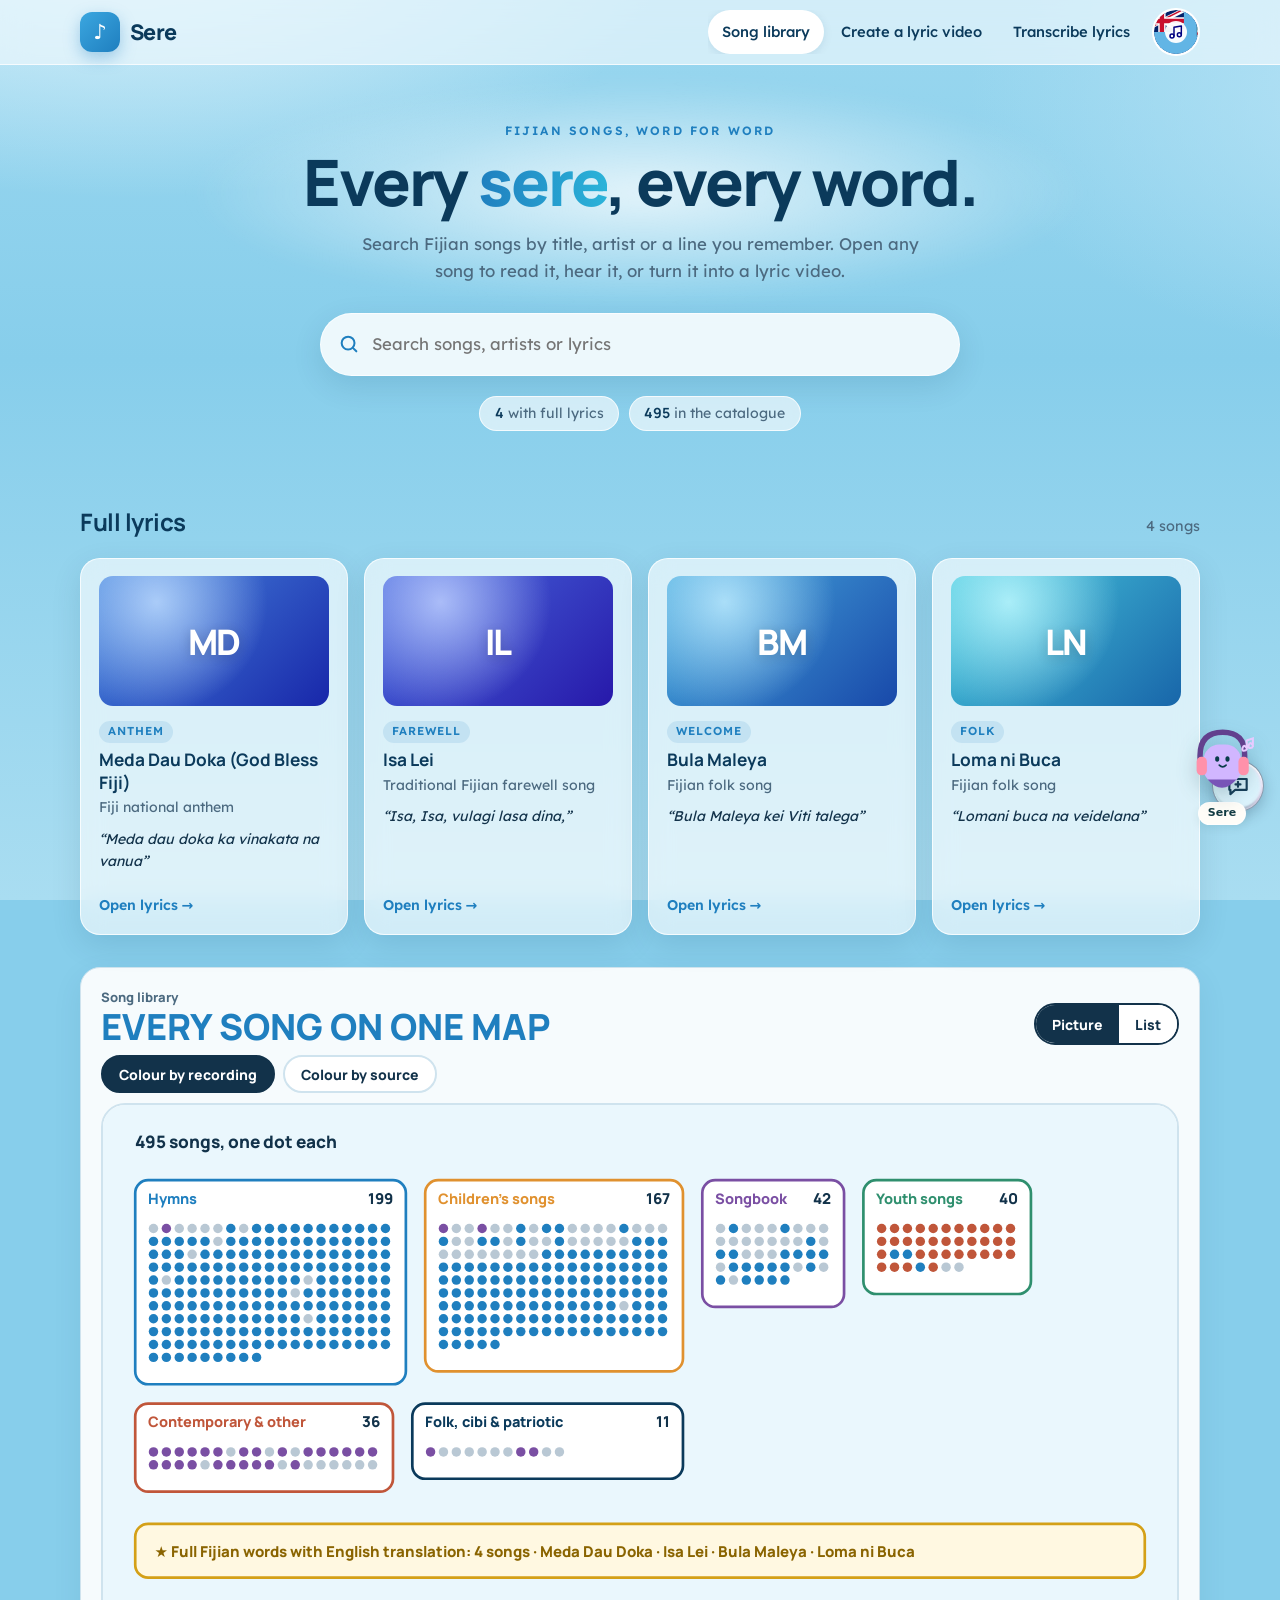
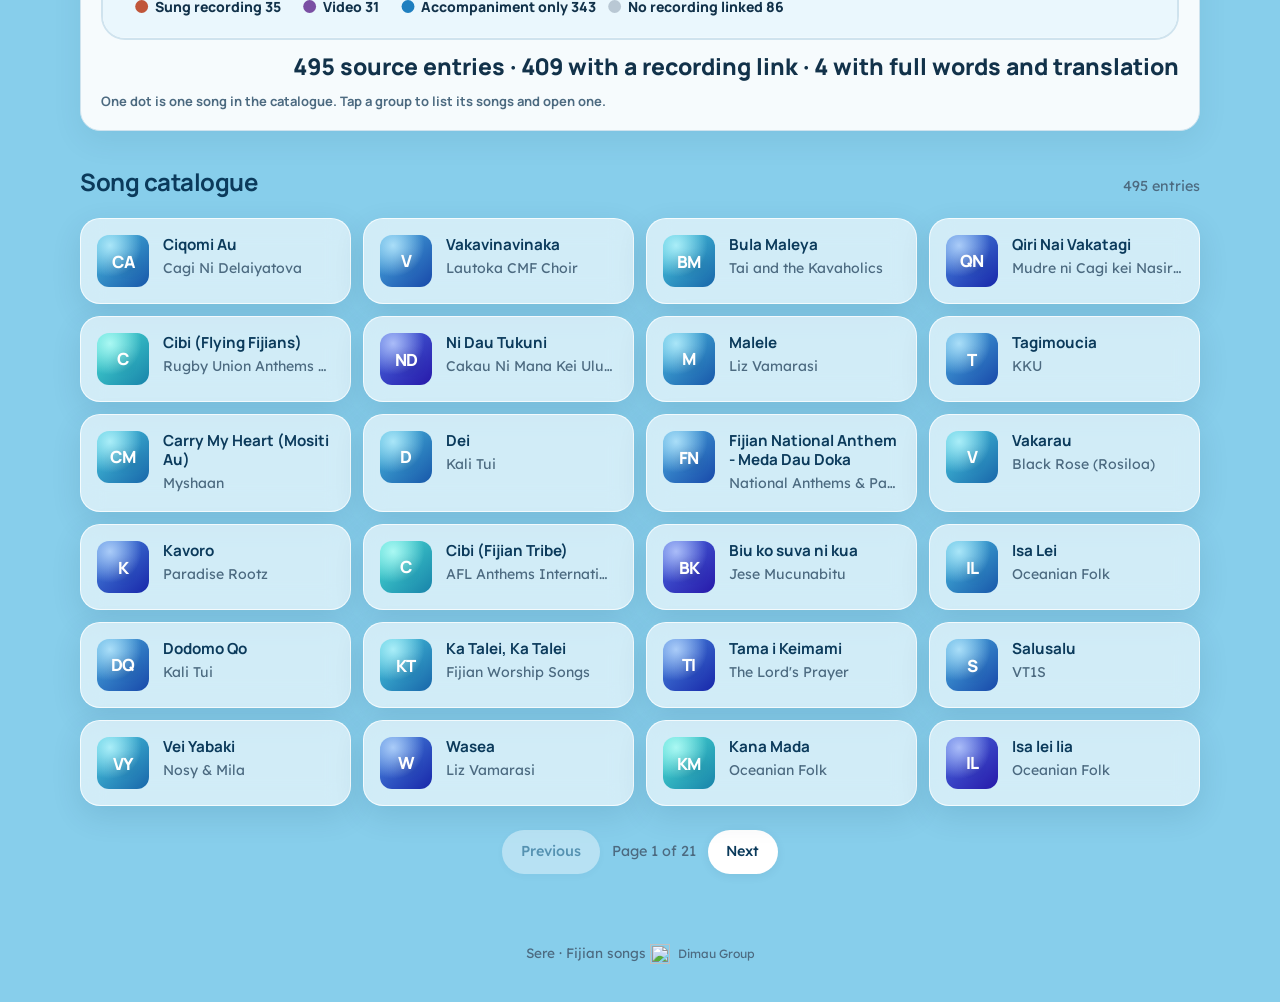
==== index.html @ 915637d0 "Integrate the published baseline before automatic release" ====
<!doctype html><html lang="en"><head><meta charset="utf-8"><meta name="viewport" content="width=device-width,initial-scale=1"><title>Sere — Fijian song lyrics and lyric video studio</title><link rel="preconnect" href="https://fonts.googleapis.com"><link rel="preconnect" href="https://fonts.gstatic.com" crossorigin><link href="https://fonts.googleapis.com/css2?family=Lexend:wght@300;400;500;600&family=Manrope:wght@600;700;800&display=swap" rel="stylesheet"><link rel="stylesheet" href="style.css?v=20261109"><link rel="stylesheet" href="/shared-music/launcher.css?v=20261026-1">
<meta property="og:title" content="Sere — Fijian songs, word for word">
<meta property="og:description" content="Searchable Fijian song lyrics, each with its source — and a studio to make lyric videos from your own music.">
<meta name="description" content="Searchable Fijian song lyrics, each with its source — and a studio to make lyric videos from your own music.">
<meta property="og:type" content="website">
<meta property="og:url" content="https://sere.dimau-fintech.com/">
<meta property="og:image" content="https://sere.dimau-fintech.com/og-culture-fijian-lyrics-premium-20261103.jpg">
<meta property="og:image:type" content="image/jpeg">
<meta property="og:image:width" content="1200">
<meta property="og:image:height" content="630">
<meta property="og:image:alt" content="Sere: Fijian songs, word for word">
<meta name="twitter:card" content="summary_large_image">
<meta name="twitter:image" content="https://sere.dimau-fintech.com/og-culture-fijian-lyrics-premium-20261103.jpg">

<meta property="og:site_name" content="Sere">
<meta name="twitter:title" content="Sere — Fijian songs, word for word">
<meta name="twitter:description" content="Searchable Fijian song lyrics, each with its source — and a studio to make lyric videos from your own music.">
<meta name="twitter:image:alt" content="Sere: Fijian songs, word for word">
<link rel="canonical" href="https://sere.dimau-fintech.com/">
</head>
<body><a class="skip" href="#main">Skip to content</a>
<header class="topbar"><div class="topbar-in"><a class="brand" href="index.html" aria-label="Sere home"><span class="brand-mark" aria-hidden="true">♪</span><span class="brand-name">Sere</span></a><div class="shared-music-header-actions"><nav aria-label="Main"><a href="index.html" aria-current="page">Song library</a><a href="studio.html">Create a lyric video</a><a href="studio.html?output=lyrics">Transcribe lyrics</a></nav><span data-shared-music-slot></span></div></div></header>
<main id="main">
<section class="hero"><div class="hero-glow" aria-hidden="true"></div><p class="eyebrow">Fijian songs, word for word</p><h1>Every <em>sere</em>, every word.</h1><p class="lede">Search Fijian songs by title, artist or a line you remember. Open any song to read it, hear it, or turn it into a lyric video.</p>
<div class="search"><label for="q" class="vh">Search songs by title, artist or lyrics</label><svg viewBox="0 0 24 24" aria-hidden="true"><circle cx="11" cy="11" r="7"/><path d="m20 20-3.5-3.5"/></svg><input id="q" type="search" autocomplete="off" placeholder="Search songs, artists or lyrics"></div>
<div class="stats"><span><b id="stat-songs">0</b> with full lyrics</span><span><b id="stat-cat">0</b> in the catalogue</span></div></section>
<section class="block" aria-labelledby="featured-heading"><div class="block-head"><h2 id="featured-heading">Full lyrics</h2><p id="count" aria-live="polite"></p></div><div id="songs" class="grid feature-grid"></div></section>
<div class="vig-mount" data-vig="library"></div>
<section class="block" aria-labelledby="catalogue-heading"><div class="block-head"><h2 id="catalogue-heading">Song catalogue</h2><p id="catalogue-count" aria-live="polite"></p></div><p id="catalogue-overview" class="vh"></p><div id="catalogue" class="grid cat-grid"></div><nav class="catalogue-pages" aria-label="Catalogue pages"><button type="button" id="catalogue-previous" aria-controls="catalogue">Previous</button><span id="catalogue-page"></span><button type="button" id="catalogue-next" aria-controls="catalogue">Next</button></nav></section>
</main>
<dialog id="song-dialog" aria-labelledby="dlg-title"><div class="dlg"><button type="button" class="dlg-close" aria-label="Close">×</button><div id="dlg-body"></div></div></dialog>
<footer>Sere · Fijian songs <span data-dimau-endorsement><img src="https://dimau-ops.vercel.app/dimau-owner-logo-20260920.png" alt="" width="20" height="20"><span>Dimau Group</span></span></footer>
<script src="songs.js"></script><script src="catalogue.js"></script><script src="app.js?v=20261109"></script><script src="sere-pictures-20261113.js"></script><script src="/dimau-companion.js?v=20261025b" data-app="sere" defer></script>
<script src="/dimau-connect.js?v=20261025-video" data-app="sere" data-label="Sere" defer></script>
<script src="/shared-music/launcher.js?v=20261026-1" defer></script>
</body></html>
---- style.css ----
:root{--sky:#87CEEB;--sky-2:#BFE6F6;--ice:#EAF7FD;--blue:#1F7FBF;--deep:#0B3A5B;--ink:#12324A;--muted:#4C6A80;--glass:rgba(255,255,255,.62);--line:rgba(255,255,255,.75);--shadow:0 10px 30px rgba(11,58,91,.12)}
*{box-sizing:border-box}html{scroll-behavior:smooth}
body{margin:0;font:400 1rem/1.6 Lexend,system-ui,sans-serif;color:var(--ink);background:var(--sky);background-image:radial-gradient(60rem 30rem at 10% -10%,#E6F6FD 0,transparent 60%),radial-gradient(50rem 30rem at 110% 10%,#B5E2F5 0,transparent 55%),linear-gradient(180deg,#9AD7EF 0,var(--sky) 40%,#A9DDF1 100%);background-attachment:fixed;min-height:100vh}
h1,h2,h3,.brand-name,.title{font-family:Manrope,system-ui,sans-serif}
a{color:var(--blue)}:focus-visible{outline:3px solid var(--deep);outline-offset:3px;border-radius:8px}
.vh{position:absolute!important;width:1px;height:1px;overflow:hidden;clip:rect(0 0 0 0);white-space:nowrap}
.skip{position:absolute;left:-999px}.skip:focus{left:1rem;top:1rem;background:#fff;padding:.5rem;z-index:20}
.topbar{position:sticky;top:0;z-index:10;backdrop-filter:blur(14px);-webkit-backdrop-filter:blur(14px);background:rgba(234,247,253,.7);border-bottom:1px solid var(--line)}
.topbar-in{max-width:72rem;margin:auto;padding:.5rem 1rem;display:flex;align-items:center;justify-content:space-between;gap:1rem}
.brand{display:flex;align-items:center;gap:.6rem;text-decoration:none;color:var(--deep);flex:none}
.brand-mark{width:40px;height:40px;border-radius:12px;display:grid;place-items:center;font-size:1.3rem;color:#fff;background:linear-gradient(135deg,#3BA7E0,#1F7FBF);box-shadow:0 6px 16px rgba(31,127,191,.35)}
.brand-name{font-weight:800;font-size:1.35rem;letter-spacing:-.02em}
.shared-music-header-actions{display:flex;align-items:center;gap:.5rem;min-width:0}
.shared-music-header-actions nav{display:flex;gap:.25rem;overflow-x:auto;scrollbar-width:none}
.shared-music-header-actions nav::-webkit-scrollbar{display:none}
.shared-music-header-actions nav a{display:inline-flex;align-items:center;min-height:44px;padding:.4rem .85rem;border-radius:999px;white-space:nowrap;text-decoration:none;color:var(--deep);font-size:.92rem;font-weight:500}
.shared-music-header-actions nav a:hover{background:rgba(255,255,255,.7)}
.shared-music-header-actions nav a[aria-current]{background:#fff;box-shadow:0 2px 10px rgba(11,58,91,.1)}
[data-shared-music-slot]{flex:0 0 48px}
main{max-width:72rem;margin:auto;padding:0 1rem 2rem}
.hero{position:relative;text-align:center;padding:3.5rem 1rem 2.5rem}
.hero-glow{position:absolute;inset:1rem 10% auto;height:14rem;border-radius:50%;background:radial-gradient(closest-side,rgba(255,255,255,.75),transparent);filter:blur(10px);z-index:-1}
.eyebrow{margin:0 0 .5rem;text-transform:uppercase;letter-spacing:.18em;font-size:.75rem;font-weight:600;color:var(--blue)}
.hero h1{margin:0;font-size:clamp(2.3rem,6vw,4rem);line-height:1.05;letter-spacing:-.03em;color:var(--deep);font-weight:800}
.hero h1 em{font-style:normal;background:linear-gradient(90deg,#1F7FBF,#2BB3D9);-webkit-background-clip:text;background-clip:text;color:transparent}
.lede{max-width:36rem;margin:1rem auto 1.75rem;color:var(--muted);font-size:1.05rem}
.search{position:relative;max-width:40rem;margin:auto}
.search svg{position:absolute;z-index:1;pointer-events:none;left:1.1rem;top:50%;width:22px;height:22px;transform:translateY(-50%);fill:none;stroke:var(--blue);stroke-width:2.2;stroke-linecap:round}
.search input{width:100%;padding:1.05rem 1.2rem 1.05rem 3.2rem;font:inherit;font-size:1.05rem;color:var(--ink);border:1px solid var(--line);border-radius:999px;background:rgba(255,255,255,.85);box-shadow:var(--shadow);backdrop-filter:blur(8px)}
.search input:focus{outline:3px solid rgba(31,127,191,.45);outline-offset:2px}
.stats{display:flex;justify-content:center;gap:.6rem;flex-wrap:wrap;margin-top:1.25rem}
.stats span{background:var(--glass);border:1px solid var(--line);border-radius:999px;padding:.35rem .9rem;font-size:.88rem;color:var(--muted);backdrop-filter:blur(8px)}
.stats b{color:var(--deep);font-family:Manrope,sans-serif}
.block{margin-top:2rem}
.block-head{display:flex;align-items:baseline;justify-content:space-between;gap:1rem;margin-bottom:1rem}
.block-head h2{margin:0;font-size:1.5rem;color:var(--deep);letter-spacing:-.02em}
.block-head p{margin:0;color:var(--muted);font-size:.9rem}
.grid{display:grid;gap:1rem}
.feature-grid{grid-template-columns:repeat(auto-fill,minmax(250px,1fr))}
.cat-grid{grid-template-columns:repeat(auto-fill,minmax(220px,1fr));gap:.75rem}
.card{all:unset;box-sizing:border-box;cursor:pointer;display:flex;gap:.9rem;background:var(--glass);border:1px solid var(--line);border-radius:20px;padding:1rem;backdrop-filter:blur(12px);-webkit-backdrop-filter:blur(12px);box-shadow:var(--shadow);transition:transform .2s,box-shadow .2s,background .2s;min-width:0}
.card:hover{transform:translateY(-3px);background:rgba(255,255,255,.85);box-shadow:0 16px 36px rgba(11,58,91,.18)}
.card:focus-visible{outline:3px solid var(--deep)}
.feature{flex-direction:column;padding:1.1rem}
.art{flex:none;display:grid;place-items:center;width:100%;aspect-ratio:16/9;border-radius:14px;color:#fff;font:800 2.2rem Manrope,sans-serif;letter-spacing:-.03em;background:radial-gradient(circle at 25% 20%,hsl(var(--h) 85% 82%),transparent 55%),linear-gradient(135deg,hsl(var(--h) 70% 58%),hsl(calc(var(--h) + 20) 75% 38%));text-shadow:0 2px 12px rgba(0,0,0,.18)}
.art.sm{width:52px;height:52px;aspect-ratio:auto;font-size:1.05rem;border-radius:12px}
.art.lg{width:96px;height:96px;aspect-ratio:auto;font-size:1.9rem;border-radius:20px}
.meta{display:flex;flex-direction:column;gap:.15rem;min-width:0}
.title{font-weight:700;color:var(--deep);font-size:1.08rem;line-height:1.3;overflow-wrap:anywhere}
.cat .title{font-size:.95rem;display:-webkit-box;-webkit-line-clamp:2;-webkit-box-orient:vertical;overflow:hidden}
.artist{color:var(--muted);font-size:.88rem;overflow-wrap:anywhere}
.cat .artist{white-space:nowrap;overflow:hidden;text-overflow:ellipsis}
.line{margin-top:.4rem;font-size:.88rem;font-style:italic;color:var(--ink);display:-webkit-box;-webkit-line-clamp:2;-webkit-box-orient:vertical;overflow:hidden}
.chip{align-self:flex-start;display:inline-block;margin-bottom:.25rem;padding:.12rem .6rem;border-radius:999px;background:rgba(31,127,191,.12);color:var(--blue);font-size:.72rem;font-weight:600;text-transform:uppercase;letter-spacing:.08em}
.open{margin-top:auto;padding-top:.4rem;color:var(--blue);font-weight:600;font-size:.88rem}
.empty{color:var(--muted);grid-column:1/-1}
.catalogue-pages{display:flex;justify-content:center;gap:.75rem;align-items:center;margin:1.5rem 0 0;font-size:.9rem;color:var(--muted)}
.catalogue-pages button{font:inherit;min-height:44px;padding:.4rem 1.1rem;border:1px solid var(--line);border-radius:999px;background:#fff;color:var(--deep);cursor:pointer;font-weight:500;box-shadow:0 2px 10px rgba(11,58,91,.08)}
.catalogue-pages button:disabled{opacity:.4;cursor:default}
dialog{border:0;padding:0;background:transparent;max-width:min(52rem,calc(100vw - 1.5rem));width:100%;max-height:calc(100vh - 2rem);color:var(--ink)}
dialog::backdrop{background:rgba(11,58,91,.35);backdrop-filter:blur(6px)}
dialog[open]{animation:pop .22s ease-out}@keyframes pop{from{opacity:0;transform:translateY(12px) scale(.98)}}
.dlg{position:relative;max-height:calc(100vh - 2rem);overflow:auto;background:rgba(246,252,255,.96);border:1px solid #fff;border-radius:24px;padding:1.5rem;box-shadow:0 30px 80px rgba(11,58,91,.35)}
.dlg-close{position:sticky;top:0;float:right;width:44px;height:44px;border-radius:50%;border:1px solid var(--line);background:#fff;font-size:1.6rem;line-height:1;color:var(--deep);cursor:pointer;z-index:2;box-shadow:0 2px 10px rgba(11,58,91,.12)}
.dlg-hero{display:flex;gap:1.1rem;align-items:center;padding-right:3rem}
.dlg-hero h2{margin:0;font-size:clamp(1.4rem,4vw,2rem);line-height:1.15;color:var(--deep);letter-spacing:-.02em}
.dlg-hero .artist{margin:.2rem 0 0;font-size:1rem}
.credit{margin:.35rem 0 0;font-size:.82rem;color:var(--muted)}
.actions{display:flex;flex-wrap:wrap;gap:.6rem;margin:1.25rem 0}
.btn{display:inline-flex;align-items:center;min-height:44px;padding:.5rem 1.1rem;border-radius:999px;text-decoration:none;font-weight:600;font-size:.92rem;background:#fff;color:var(--deep);border:1px solid rgba(31,127,191,.25)}
.btn:hover{background:var(--ice)}
.btn.primary{background:linear-gradient(135deg,#2B96D6,#1F7FBF);color:#fff;border-color:transparent;box-shadow:0 6px 16px rgba(31,127,191,.35)}
.lyrics{display:grid;gap:1rem}.lyrics.two{grid-template-columns:1fr 1fr}
.lyrics section{background:#fff;border-radius:16px;padding:1rem 1.2rem;border:1px solid rgba(31,127,191,.12)}
.lyrics h3{margin:0 0 .5rem;font-size:.75rem;text-transform:uppercase;letter-spacing:.14em;color:var(--blue)}
pre{white-space:pre-wrap;margin:0;font:400 1rem/1.75 Lexend,sans-serif;color:var(--ink)}
.source,.note{font-size:.85rem;color:var(--muted);overflow-wrap:anywhere;margin:1rem 0 0}
footer{text-align:center;padding:2rem 1rem;font-size:.85rem;color:var(--muted)}
[data-dimau-endorsement]{display:inline-flex;min-height:32px;align-items:center;gap:8px;font-size:12px;vertical-align:middle;color:inherit}[data-dimau-endorsement] img{display:block;width:20px;height:20px;object-fit:contain}
@media (max-width:640px){.topbar-in{flex-wrap:wrap;gap:.25rem}.brand{order:0}.shared-music-header-actions{display:contents}[data-shared-music-slot]{order:1;margin-left:auto}.shared-music-header-actions nav{order:2;width:100%;margin:0 -.25rem}
.hero{padding:2.25rem .25rem 1.5rem}.lyrics.two{grid-template-columns:1fr}.dlg{padding:1.1rem;border-radius:20px}.dlg-hero{flex-direction:column;align-items:flex-start;gap:.75rem}.art.lg{width:72px;height:72px;font-size:1.4rem}.feature-grid{grid-template-columns:1fr}.cat-grid{grid-template-columns:1fr}}
@media (prefers-reduced-motion:reduce){*{transition:none!important;animation:none!important}html{scroll-behavior:auto}}
---- shared-music/launcher.css ----
[data-shared-music-slot]{display:inline-flex;align-items:center;justify-content:center;min-width:48px;min-height:48px;vertical-align:middle}.dsm-launcher-button{display:inline-grid;place-items:center;width:48px;height:48px;min-width:48px;min-height:48px;padding:2px;border:0;border-radius:50%;background:#fff;color:#10324d;cursor:pointer}.dsm-launcher-button img{display:block;width:44px;height:44px;border-radius:50%;animation:dsm-spin 12s linear infinite;animation-play-state:paused}.dsm-launcher-button[data-shared-music-playing=true] img{animation-play-state:running}.dsm-launcher-button:focus-visible{outline:3px solid #006b8c;outline-offset:3px}.dsm-launcher-button[data-shared-music-error]{outline:2px solid #a13b19}@keyframes dsm-spin{to{transform:rotate(360deg)}}@media(prefers-reduced-motion:reduce){.dsm-launcher-button img{animation:none}}
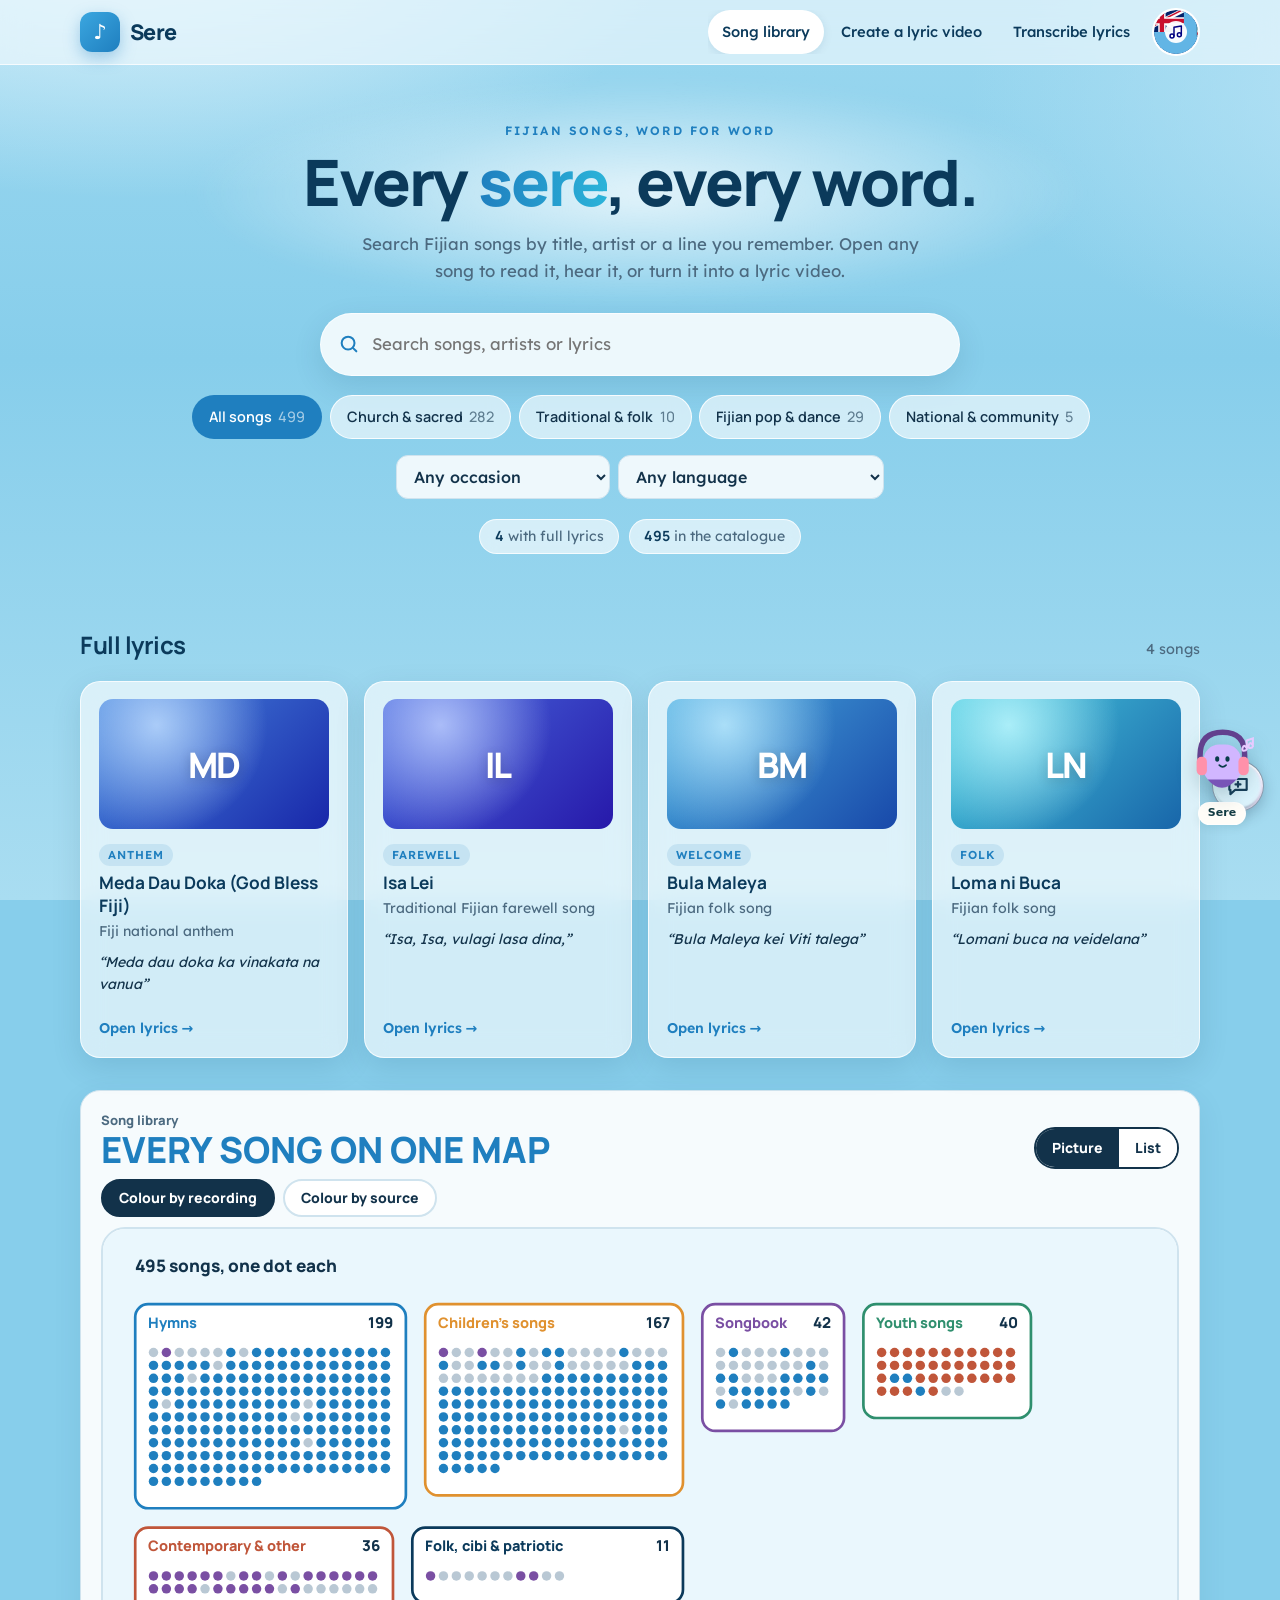
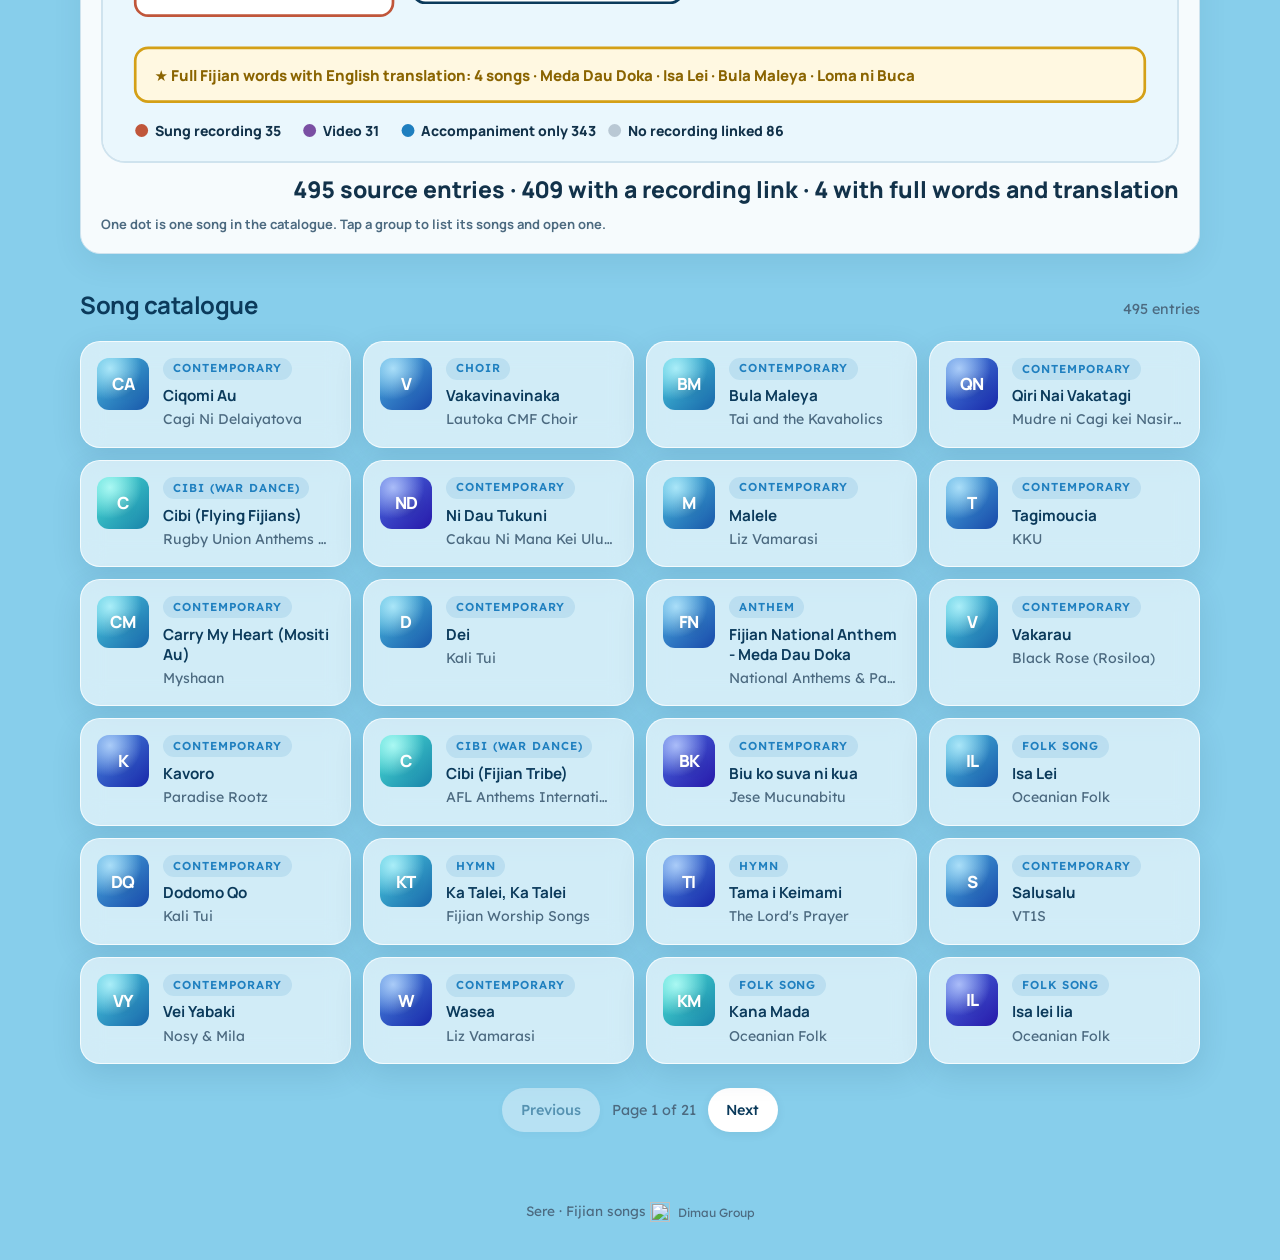
==== commit ebd638dd: "Song categories: genre, style, language and occasion labels with filter chips Co-Authored-By: Claude" ====
--- a/index.html
+++ b/index.html
@@ -23,6 +23,7 @@
 <main id="main">
 <section class="hero"><div class="hero-glow" aria-hidden="true"></div><p class="eyebrow">Fijian songs, word for word</p><h1>Every <em>sere</em>, every word.</h1><p class="lede">Search Fijian songs by title, artist or a line you remember. Open any song to read it, hear it, or turn it into a lyric video.</p>
 <div class="search"><label for="q" class="vh">Search songs by title, artist or lyrics</label><svg viewBox="0 0 24 24" aria-hidden="true"><circle cx="11" cy="11" r="7"/><path d="m20 20-3.5-3.5"/></svg><input id="q" type="search" autocomplete="off" placeholder="Search songs, artists or lyrics"></div>
+<div class="filters" aria-label="Browse by type"><div class="chiprow" id="f-genre" role="group" aria-label="Genre"></div><div class="fsel"><label class="vh" for="f-occ">Occasion</label><select id="f-occ"></select><label class="vh" for="f-lang">Language</label><select id="f-lang"></select></div></div>
 <div class="stats"><span><b id="stat-songs">0</b> with full lyrics</span><span><b id="stat-cat">0</b> in the catalogue</span></div></section>
 <section class="block" aria-labelledby="featured-heading"><div class="block-head"><h2 id="featured-heading">Full lyrics</h2><p id="count" aria-live="polite"></p></div><div id="songs" class="grid feature-grid"></div></section>
 <div class="vig-mount" data-vig="library"></div>
@@ -30,7 +31,7 @@
 </main>
 <dialog id="song-dialog" aria-labelledby="dlg-title"><div class="dlg"><button type="button" class="dlg-close" aria-label="Close">×</button><div id="dlg-body"></div></div></dialog>
 <footer>Sere · Fijian songs <span data-dimau-endorsement><img src="https://dimau-ops.vercel.app/dimau-owner-logo-20260920.png" alt="" width="20" height="20"><span>Dimau Group</span></span></footer>
-<script src="songs.js"></script><script src="catalogue.js"></script><script src="app.js?v=20261109"></script><script src="sere-pictures-20261113.js"></script><script src="/dimau-companion.js?v=20261025b" data-app="sere" defer></script>
+<script src="songs.js"></script><script src="catalogue.js"></script><script src="categories.js?v=20261115"></script><script src="app.js?v=20261115"></script><script src="sere-pictures-20261113.js"></script><script src="/dimau-companion.js?v=20261025b" data-app="sere" defer></script>
 <script src="/dimau-connect.js?v=20261025-video" data-app="sere" data-label="Sere" defer></script>
 <script src="/shared-music/launcher.js?v=20261026-1" defer></script>
 </body></html>
--- a/style.css
+++ b/style.css
@@ -80,3 +80,14 @@
 @media (max-width:640px){.topbar-in{flex-wrap:wrap;gap:.25rem}.brand{order:0}.shared-music-header-actions{display:contents}[data-shared-music-slot]{order:1;margin-left:auto}.shared-music-header-actions nav{order:2;width:100%;margin:0 -.25rem}
 .hero{padding:2.25rem .25rem 1.5rem}.lyrics.two{grid-template-columns:1fr}.dlg{padding:1.1rem;border-radius:20px}.dlg-hero{flex-direction:column;align-items:flex-start;gap:.75rem}.art.lg{width:72px;height:72px;font-size:1.4rem}.feature-grid{grid-template-columns:1fr}.cat-grid{grid-template-columns:1fr}}
 @media (prefers-reduced-motion:reduce){*{transition:none!important;animation:none!important}html{scroll-behavior:auto}}
+
+/* genre / occasion / language filters (15 Nov 2026) */
+.filters{max-width:900px;margin:1rem auto 0;display:flex;flex-direction:column;gap:.6rem;align-items:center}
+.chiprow{display:flex;gap:.5rem;overflow-x:auto;max-width:100%;padding:.2rem .1rem .4rem;scrollbar-width:none}
+.chiprow::-webkit-scrollbar{display:none}
+.fchip{flex:none;min-height:44px;padding:0 1rem;border:1px solid rgba(255,255,255,.85);border-radius:999px;background:rgba(255,255,255,.6);backdrop-filter:blur(10px);color:var(--ink,#12324A);font:600 .9rem Manrope,sans-serif;cursor:pointer}
+.fchip span{opacity:.6;font-weight:500;margin-left:.2rem}
+.fchip[aria-pressed=true]{background:var(--blue,#1F7FBF);color:#fff;border-color:transparent}
+.fsel{display:flex;gap:.5rem;flex-wrap:wrap;justify-content:center}
+.fsel select{min-height:44px;font:500 16px Lexend,sans-serif;border:1px solid #cfe3ee;border-radius:12px;padding:0 .8rem;background:rgba(255,255,255,.85);color:var(--ink,#12324A)}
+@media(max-width:640px){.chiprow{justify-content:flex-start;width:100%}}
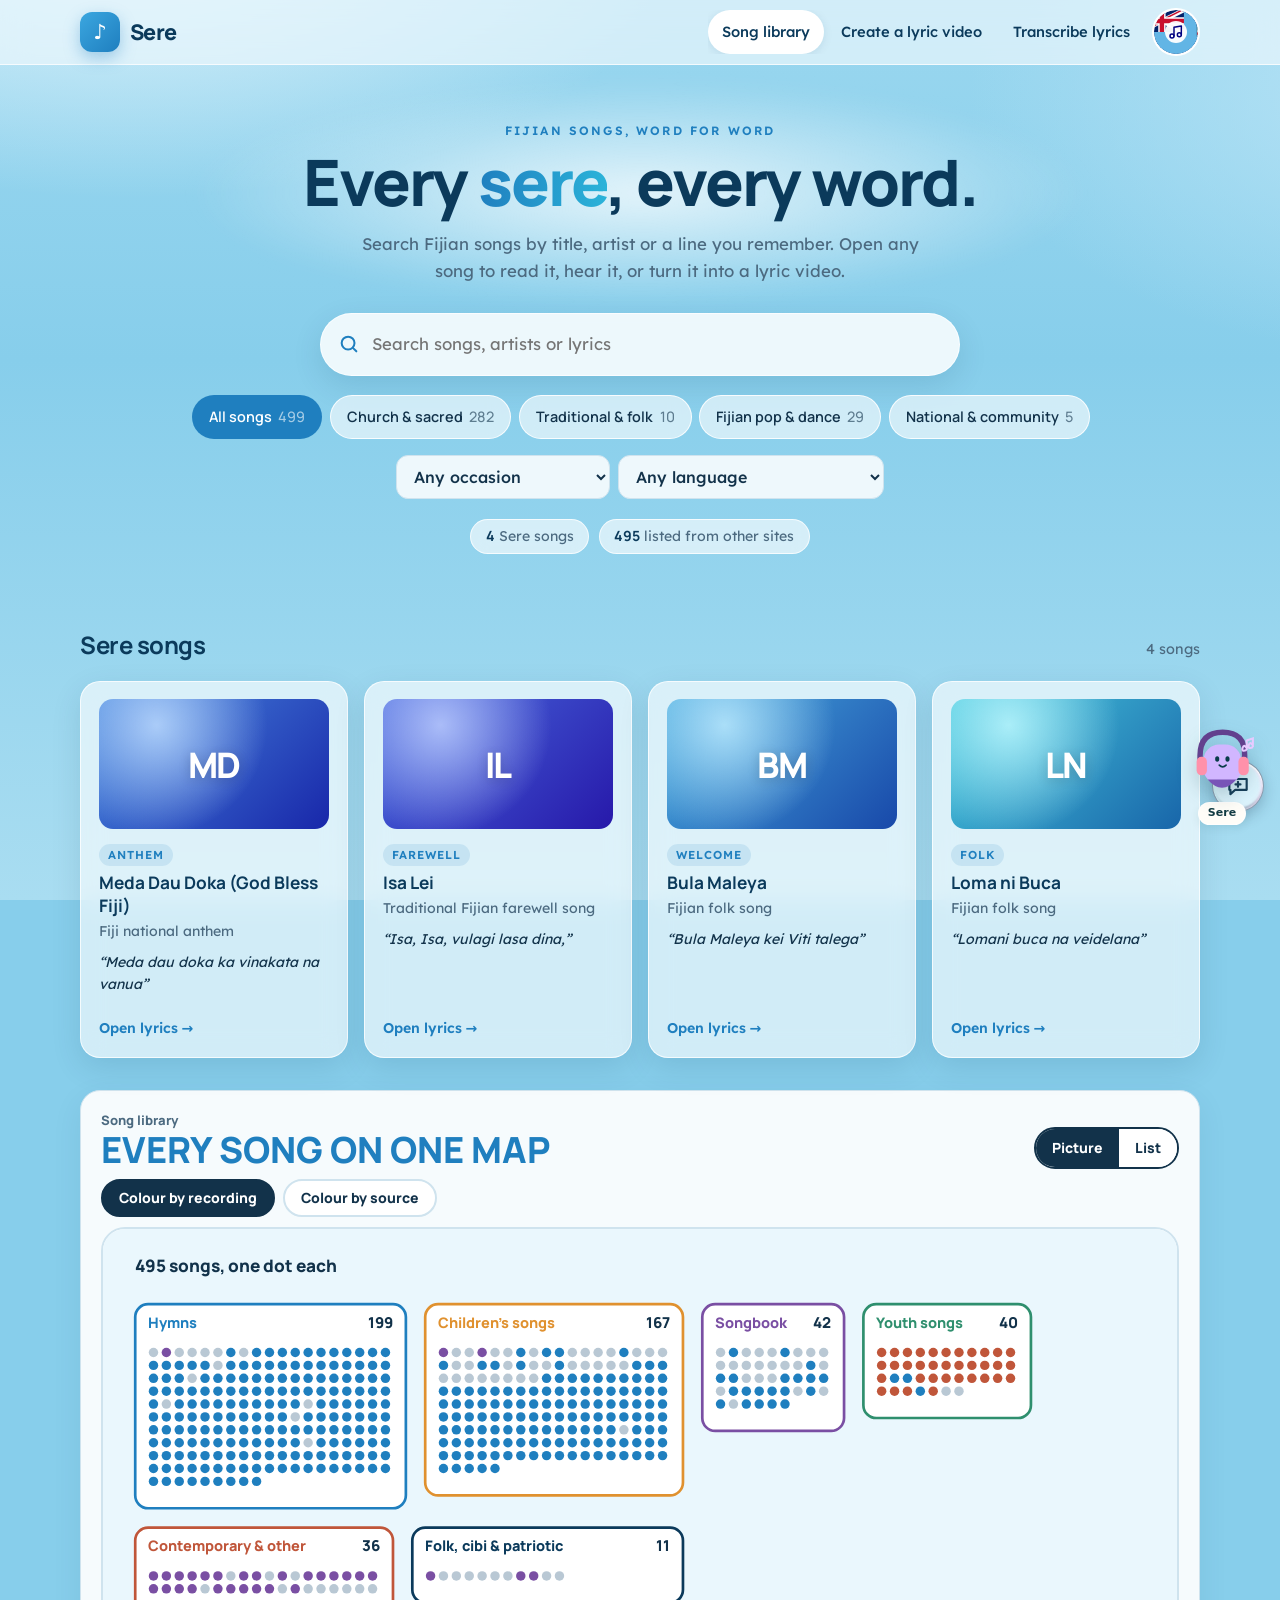
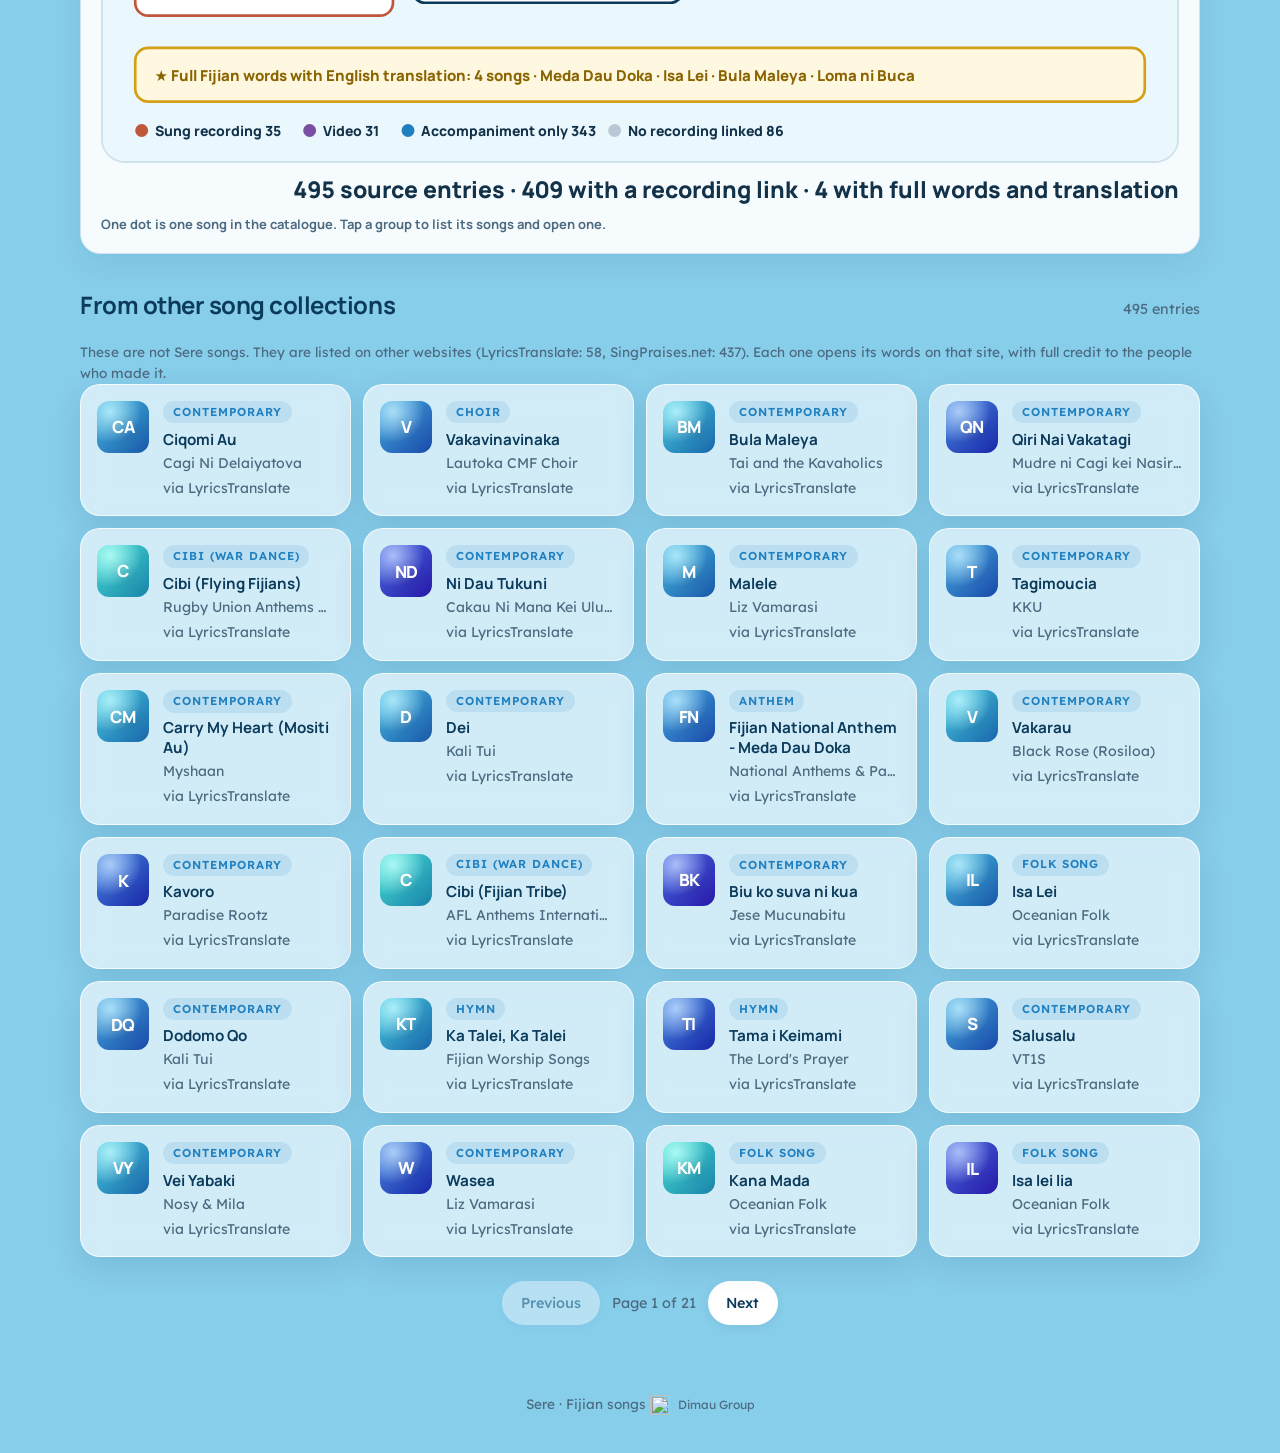
==== commit 407a8804: "Library: separate Sere's own songs from songs listed on other sites, with source on every card Co-Au" ====
--- a/index.html
+++ b/index.html
@@ -24,10 +24,10 @@
 <section class="hero"><div class="hero-glow" aria-hidden="true"></div><p class="eyebrow">Fijian songs, word for word</p><h1>Every <em>sere</em>, every word.</h1><p class="lede">Search Fijian songs by title, artist or a line you remember. Open any song to read it, hear it, or turn it into a lyric video.</p>
 <div class="search"><label for="q" class="vh">Search songs by title, artist or lyrics</label><svg viewBox="0 0 24 24" aria-hidden="true"><circle cx="11" cy="11" r="7"/><path d="m20 20-3.5-3.5"/></svg><input id="q" type="search" autocomplete="off" placeholder="Search songs, artists or lyrics"></div>
 <div class="filters" aria-label="Browse by type"><div class="chiprow" id="f-genre" role="group" aria-label="Genre"></div><div class="fsel"><label class="vh" for="f-occ">Occasion</label><select id="f-occ"></select><label class="vh" for="f-lang">Language</label><select id="f-lang"></select></div></div>
-<div class="stats"><span><b id="stat-songs">0</b> with full lyrics</span><span><b id="stat-cat">0</b> in the catalogue</span></div></section>
-<section class="block" aria-labelledby="featured-heading"><div class="block-head"><h2 id="featured-heading">Full lyrics</h2><p id="count" aria-live="polite"></p></div><div id="songs" class="grid feature-grid"></div></section>
+<div class="stats"><span><b id="stat-songs">0</b> Sere songs</span><span><b id="stat-cat">0</b> listed from other sites</span></div></section>
+<section class="block" aria-labelledby="featured-heading"><div class="block-head"><h2 id="featured-heading">Sere songs</h2><p id="count" aria-live="polite"></p></div><div id="songs" class="grid feature-grid"></div></section>
 <div class="vig-mount" data-vig="library"></div>
-<section class="block" aria-labelledby="catalogue-heading"><div class="block-head"><h2 id="catalogue-heading">Song catalogue</h2><p id="catalogue-count" aria-live="polite"></p></div><p id="catalogue-overview" class="vh"></p><div id="catalogue" class="grid cat-grid"></div><nav class="catalogue-pages" aria-label="Catalogue pages"><button type="button" id="catalogue-previous" aria-controls="catalogue">Previous</button><span id="catalogue-page"></span><button type="button" id="catalogue-next" aria-controls="catalogue">Next</button></nav></section>
+<section class="block" aria-labelledby="catalogue-heading"><div class="block-head"><h2 id="catalogue-heading">From other song collections</h2><p id="catalogue-count" aria-live="polite"></p></div><p id="catalogue-overview" class="note"></p><div id="catalogue" class="grid cat-grid"></div><nav class="catalogue-pages" aria-label="Catalogue pages"><button type="button" id="catalogue-previous" aria-controls="catalogue">Previous</button><span id="catalogue-page"></span><button type="button" id="catalogue-next" aria-controls="catalogue">Next</button></nav></section>
 </main>
 <dialog id="song-dialog" aria-labelledby="dlg-title"><div class="dlg"><button type="button" class="dlg-close" aria-label="Close">×</button><div id="dlg-body"></div></div></dialog>
 <footer>Sere · Fijian songs <span data-dimau-endorsement><img src="https://dimau-ops.vercel.app/dimau-owner-logo-20260920.png" alt="" width="20" height="20"><span>Dimau Group</span></span></footer>
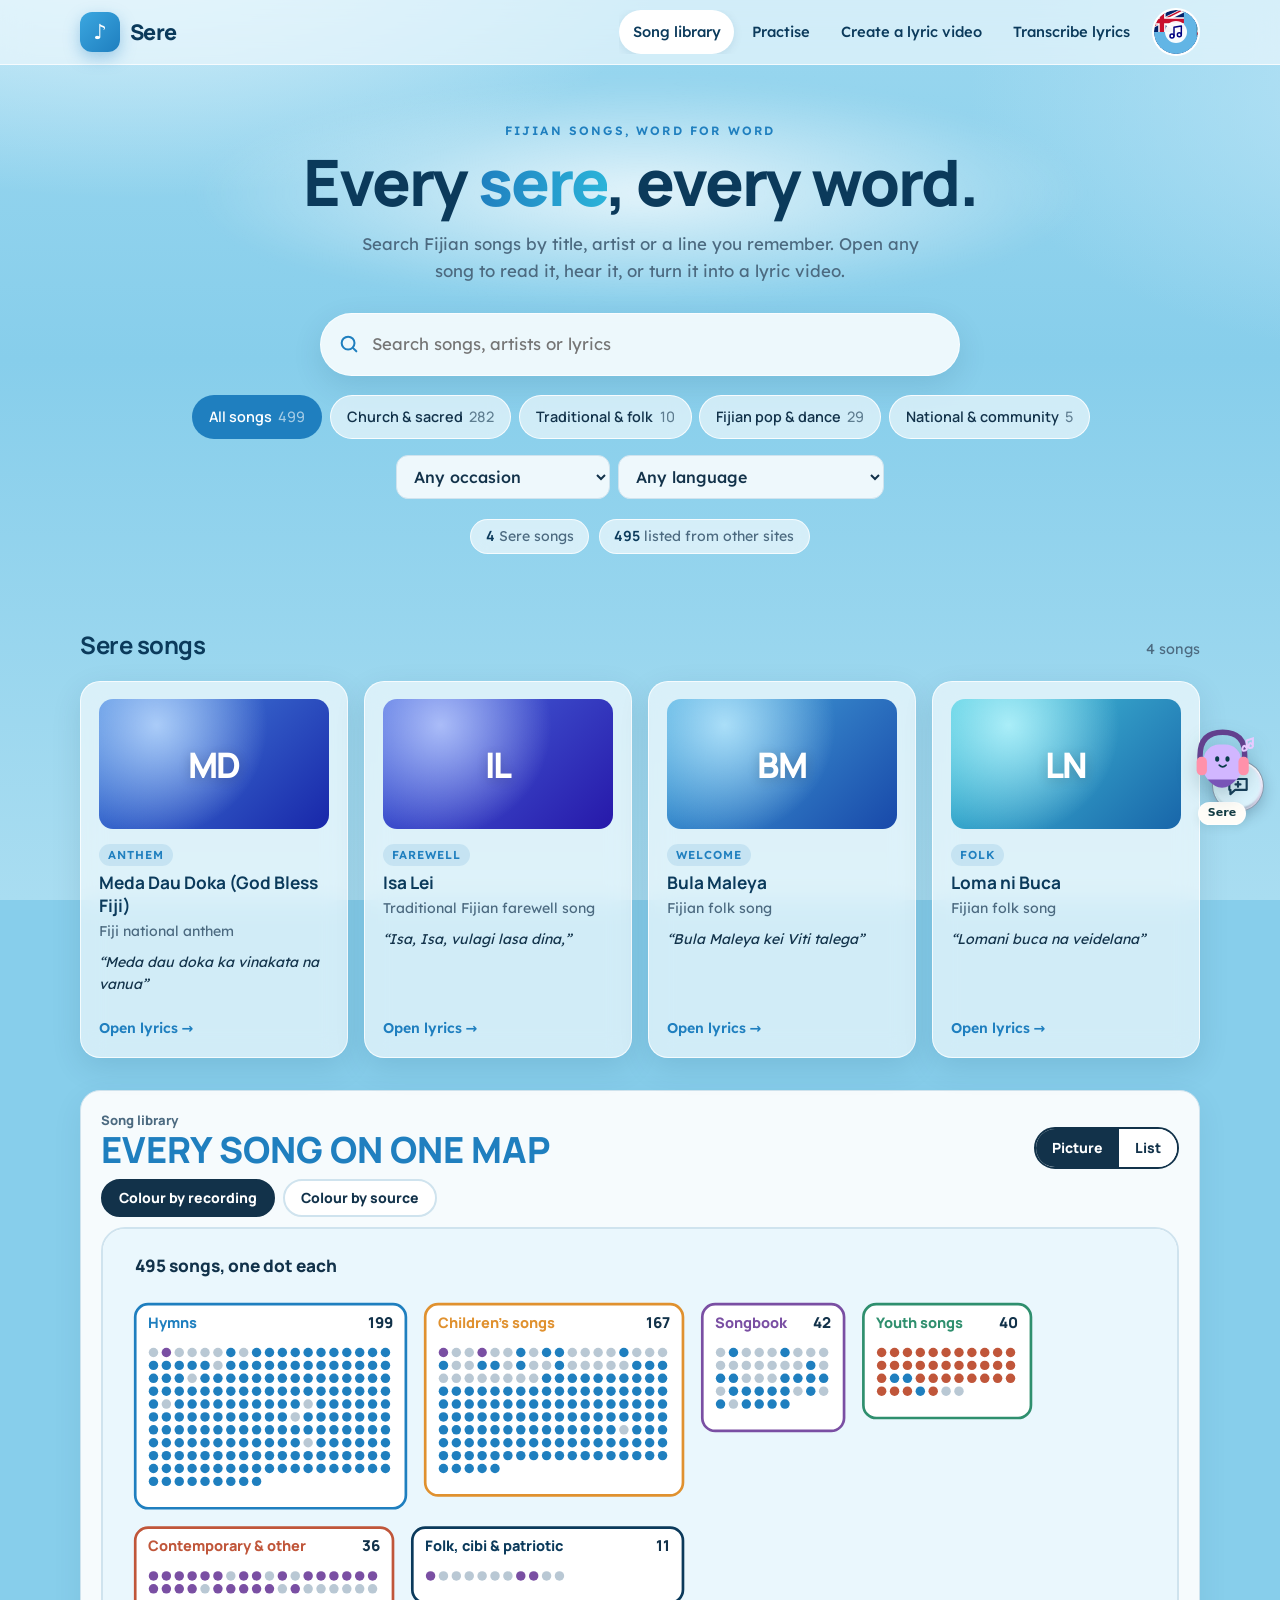
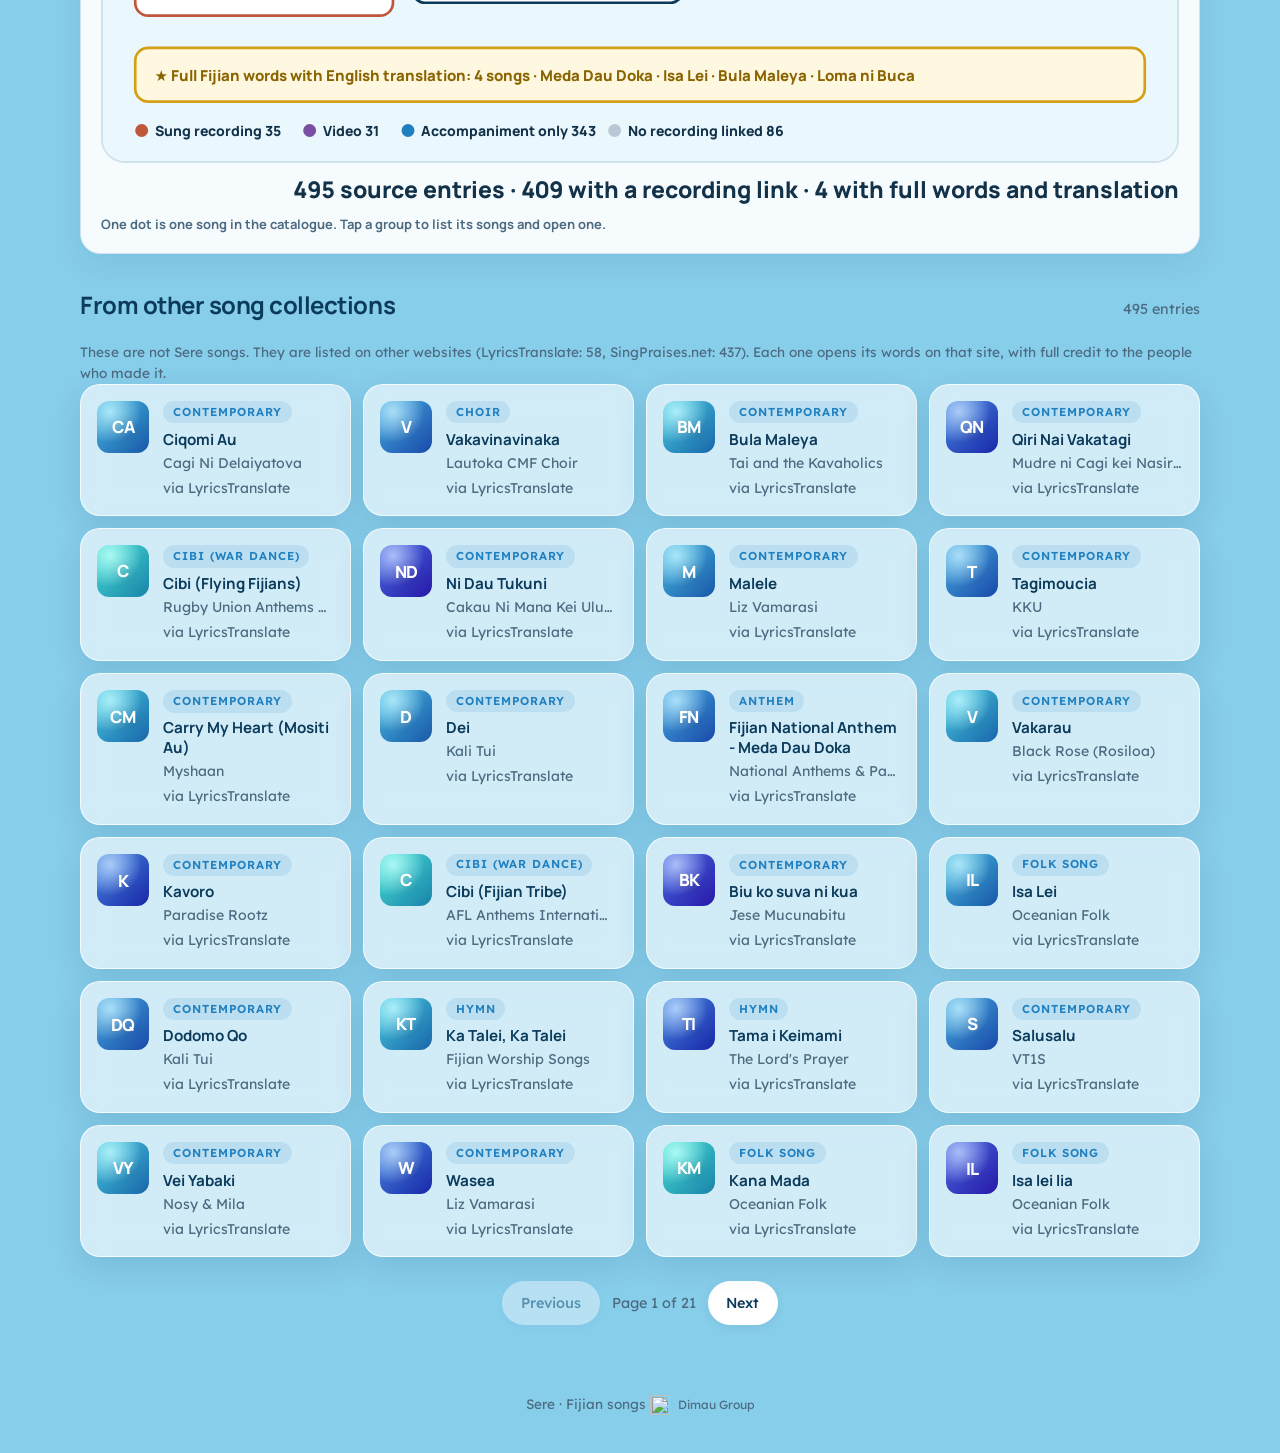
==== commit f12fa78c: "Practise page: key, starting note, sol-fa, chords, guitar/ukulele shapes with capo, keyboard and cli" ====
--- a/index.html
+++ b/index.html
@@ -17,9 +17,10 @@
 <meta name="twitter:description" content="Searchable Fijian song lyrics, each with its source — and a studio to make lyric videos from your own music.">
 <meta name="twitter:image:alt" content="Sere: Fijian songs, word for word">
 <link rel="canonical" href="https://sere.dimau-fintech.com/">
+<script defer src="https://static.cloudflareinsights.com/beacon.min.js" data-cf-beacon='{"token": "4f4c5369aae141099c17ea319c3fb7b9"}'></script>
 </head>
 <body><a class="skip" href="#main">Skip to content</a>
-<header class="topbar"><div class="topbar-in"><a class="brand" href="index.html" aria-label="Sere home"><span class="brand-mark" aria-hidden="true">♪</span><span class="brand-name">Sere</span></a><div class="shared-music-header-actions"><nav aria-label="Main"><a href="index.html" aria-current="page">Song library</a><a href="studio.html">Create a lyric video</a><a href="studio.html?output=lyrics">Transcribe lyrics</a></nav><span data-shared-music-slot></span></div></div></header>
+<header class="topbar"><div class="topbar-in"><a class="brand" href="index.html" aria-label="Sere home"><span class="brand-mark" aria-hidden="true">♪</span><span class="brand-name">Sere</span></a><div class="shared-music-header-actions"><nav aria-label="Main"><a href="index.html" aria-current="page">Song library</a><a href="practice.html">Practise</a><a href="studio.html">Create a lyric video</a><a href="studio.html?output=lyrics">Transcribe lyrics</a></nav><span data-shared-music-slot></span></div></div></header>
 <main id="main">
 <section class="hero"><div class="hero-glow" aria-hidden="true"></div><p class="eyebrow">Fijian songs, word for word</p><h1>Every <em>sere</em>, every word.</h1><p class="lede">Search Fijian songs by title, artist or a line you remember. Open any song to read it, hear it, or turn it into a lyric video.</p>
 <div class="search"><label for="q" class="vh">Search songs by title, artist or lyrics</label><svg viewBox="0 0 24 24" aria-hidden="true"><circle cx="11" cy="11" r="7"/><path d="m20 20-3.5-3.5"/></svg><input id="q" type="search" autocomplete="off" placeholder="Search songs, artists or lyrics"></div>
@@ -31,7 +32,7 @@
 </main>
 <dialog id="song-dialog" aria-labelledby="dlg-title"><div class="dlg"><button type="button" class="dlg-close" aria-label="Close">×</button><div id="dlg-body"></div></div></dialog>
 <footer>Sere · Fijian songs <span data-dimau-endorsement><img src="https://dimau-ops.vercel.app/dimau-owner-logo-20260920.png" alt="" width="20" height="20"><span>Dimau Group</span></span></footer>
-<script src="songs.js"></script><script src="catalogue.js"></script><script src="categories.js?v=20261115"></script><script src="app.js?v=20261115"></script><script src="sere-pictures-20261113.js"></script><script src="/dimau-companion.js?v=20261025b" data-app="sere" defer></script>
+<script src="songs.js"></script><script src="catalogue.js"></script><script src="categories.js?v=20261115"></script><script src="app.js?v=20261119"></script><script src="sere-pictures-20261113.js"></script><script src="/dimau-companion.js?v=20261025b" data-app="sere" defer></script>
 <script src="/dimau-connect.js?v=20261025-video" data-app="sere" data-label="Sere" defer></script>
 <script src="/shared-music/launcher.js?v=20261026-1" defer></script>
 </body></html>
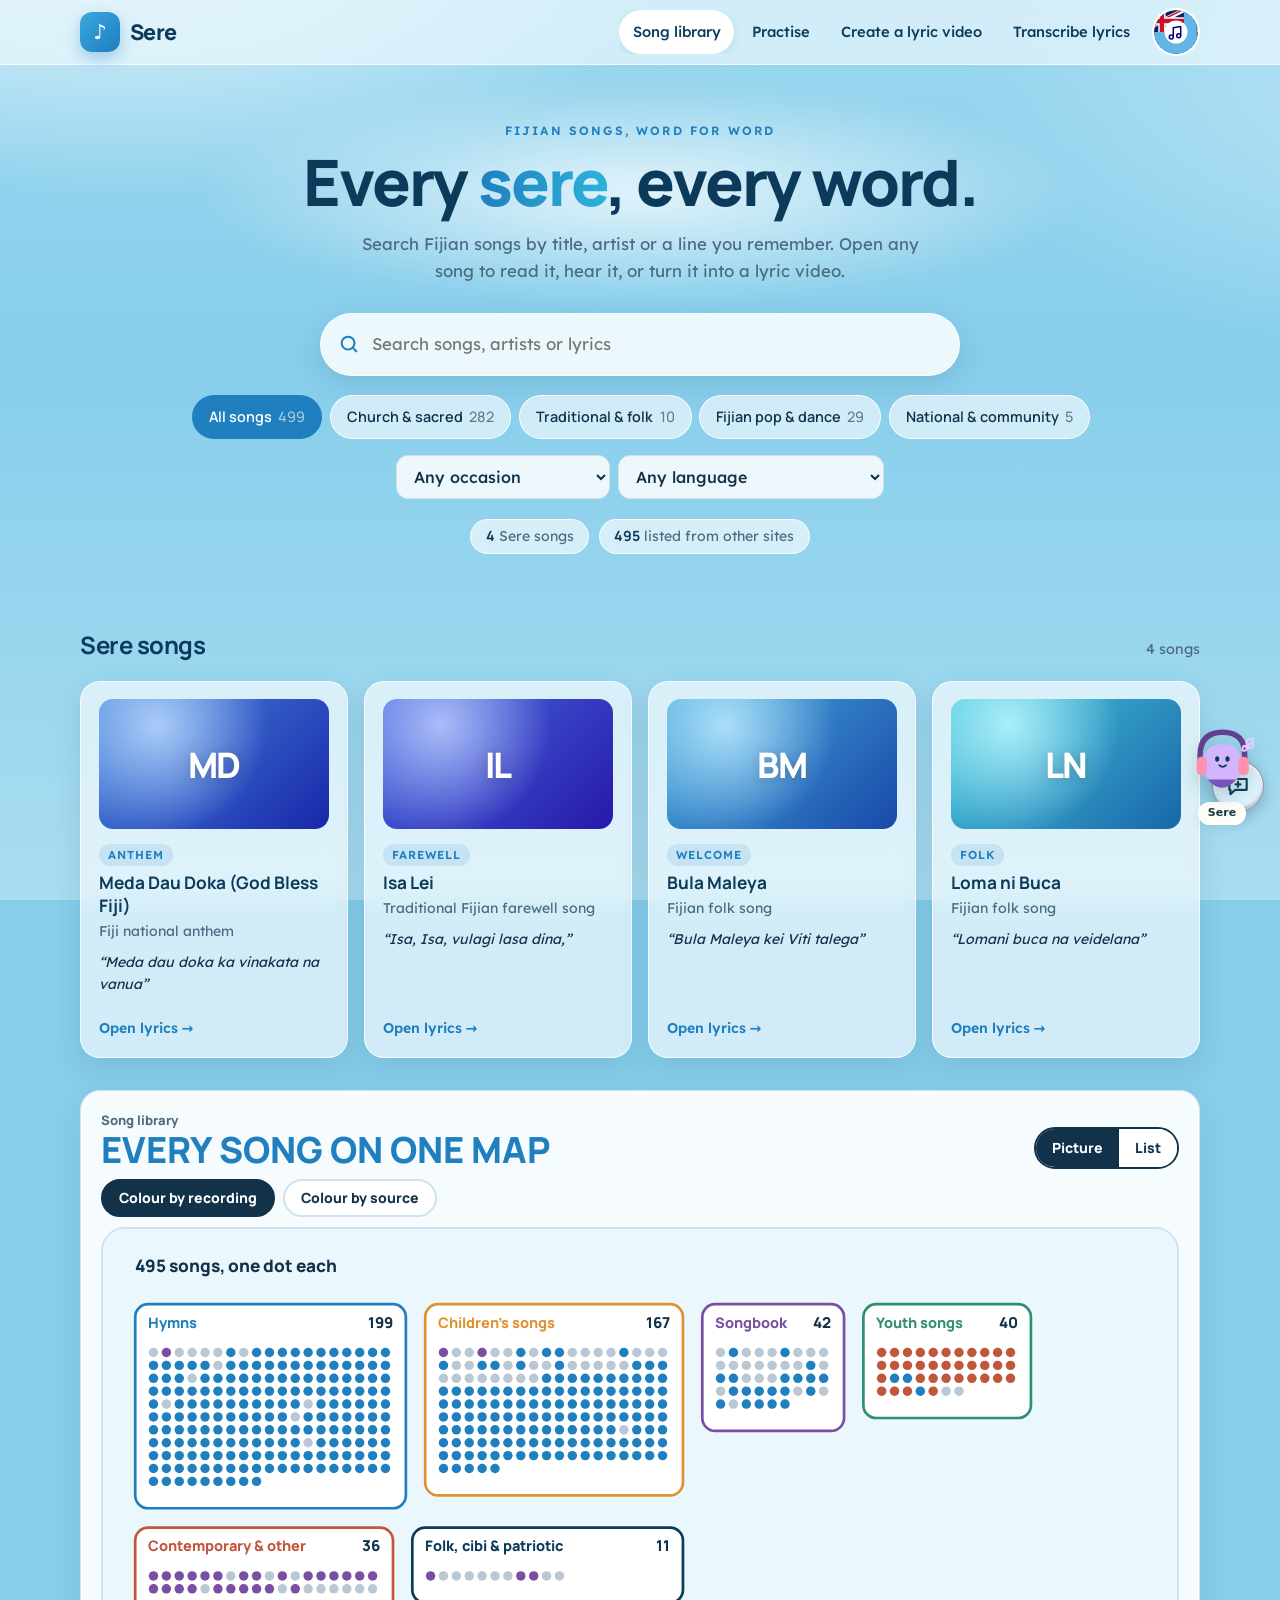
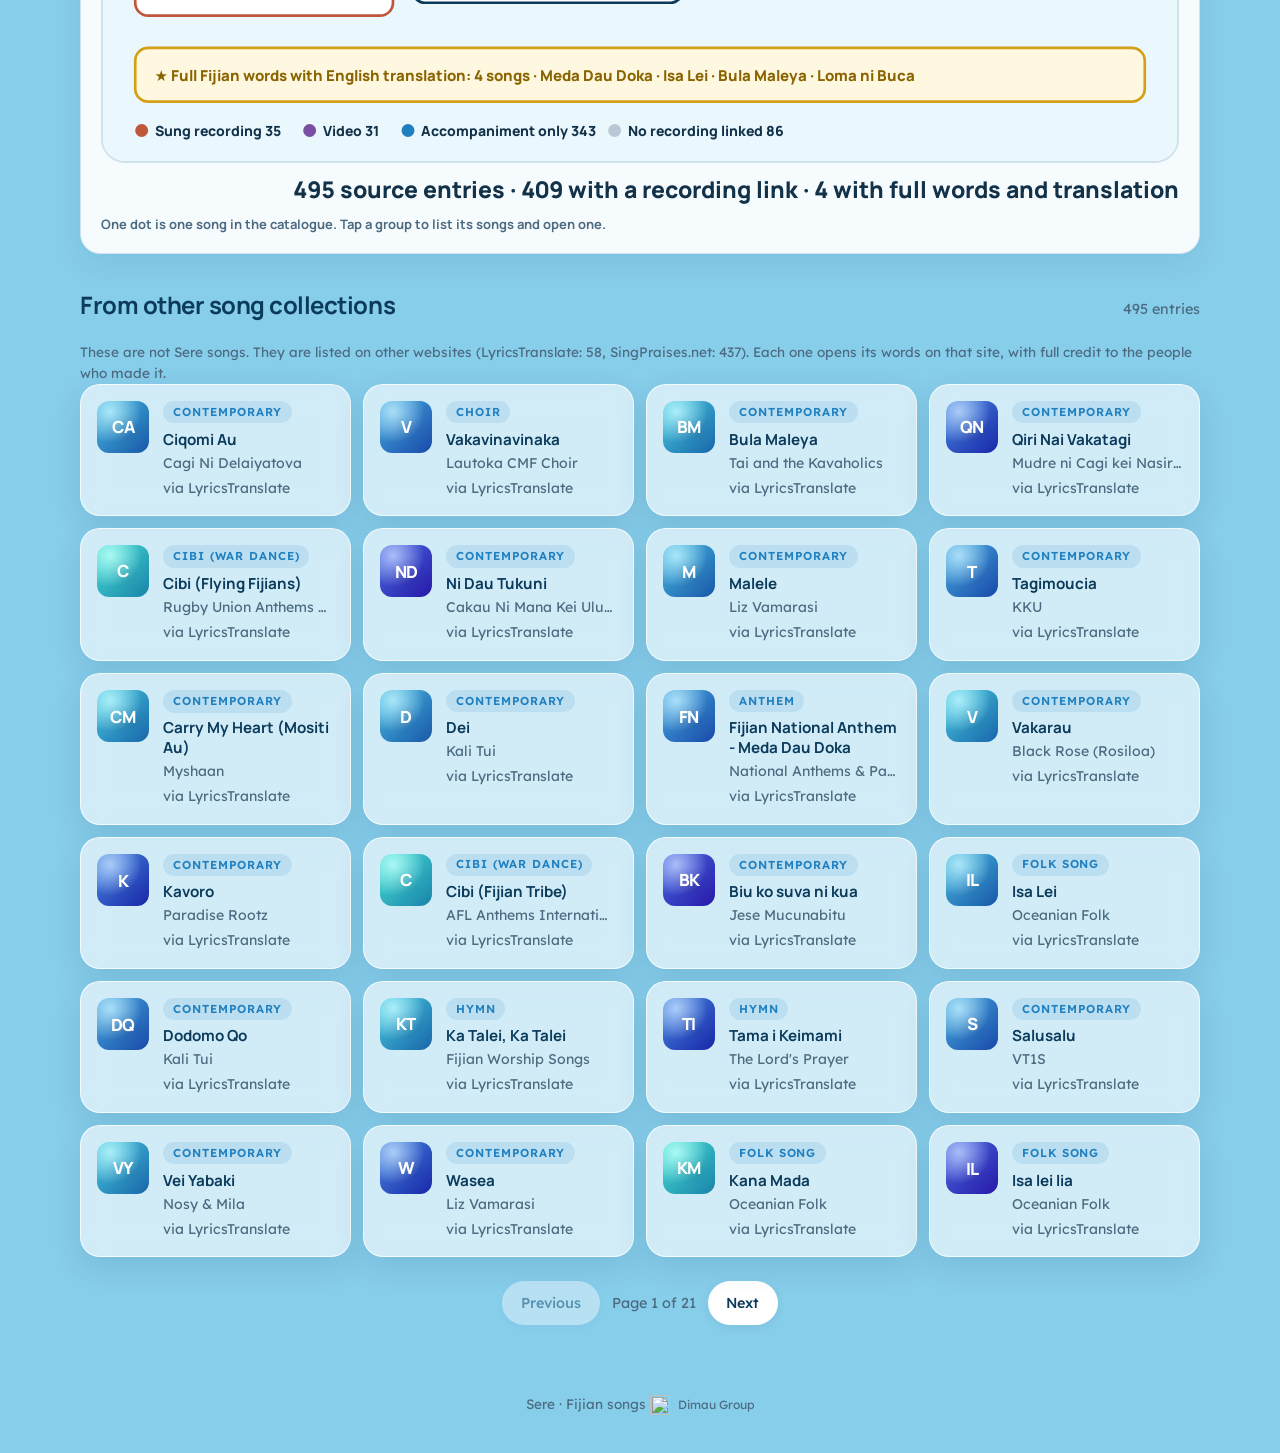
==== commit 035fa4bf: "Add Dimau Pulse button Co-Authored-By: Claude Opus 5.5 <noreply@anthropic.com> Claude-Session: https" ====
--- a/index.html
+++ b/index.html
@@ -31,9 +31,10 @@
 <section class="block" aria-labelledby="catalogue-heading"><div class="block-head"><h2 id="catalogue-heading">From other song collections</h2><p id="catalogue-count" aria-live="polite"></p></div><p id="catalogue-overview" class="note"></p><div id="catalogue" class="grid cat-grid"></div><nav class="catalogue-pages" aria-label="Catalogue pages"><button type="button" id="catalogue-previous" aria-controls="catalogue">Previous</button><span id="catalogue-page"></span><button type="button" id="catalogue-next" aria-controls="catalogue">Next</button></nav></section>
 </main>
 <dialog id="song-dialog" aria-labelledby="dlg-title"><div class="dlg"><button type="button" class="dlg-close" aria-label="Close">×</button><div id="dlg-body"></div></div></dialog>
-<footer>Sere · Fijian songs <span data-dimau-endorsement><img src="https://dimau-ops.vercel.app/dimau-owner-logo-20260920.png" alt="" width="20" height="20"><span>Dimau Group</span></span></footer>
+<footer>Sere · Fijian songs <span data-dimau-endorsement><img src="https://ops.dimau-fintech.com/dimau-owner-logo-20260920.png" alt="" width="20" height="20"><span>Dimau Group</span></span></footer>
 <script src="songs.js"></script><script src="catalogue.js"></script><script src="categories.js?v=20261115"></script><script src="app.js?v=20261119"></script><script src="sere-pictures-20261113.js"></script><script src="/dimau-companion.js?v=20261025b" data-app="sere" defer></script>
 <script src="/dimau-connect.js?v=20261025-video" data-app="sere" data-label="Sere" defer></script>
 <script src="/shared-music/launcher.js?v=20261026-1" defer></script>
+<script src="https://pulse.dimau-fintech.com/embed.js" defer></script>
 </body></html>
 
--- a/shared-music/launcher.css
+++ b/shared-music/launcher.css
@@ -1 +1 @@
-[data-shared-music-slot]{display:inline-flex;align-items:center;justify-content:center;min-width:48px;min-height:48px;vertical-align:middle}.dsm-launcher-button{display:inline-grid;place-items:center;width:48px;height:48px;min-width:48px;min-height:48px;padding:2px;border:0;border-radius:50%;background:#fff;color:#10324d;cursor:pointer}.dsm-launcher-button img{display:block;width:44px;height:44px;border-radius:50%;animation:dsm-spin 12s linear infinite;animation-play-state:paused}.dsm-launcher-button[data-shared-music-playing=true] img{animation-play-state:running}.dsm-launcher-button:focus-visible{outline:3px solid #006b8c;outline-offset:3px}.dsm-launcher-button[data-shared-music-error]{outline:2px solid #a13b19}@keyframes dsm-spin{to{transform:rotate(360deg)}}@media(prefers-reduced-motion:reduce){.dsm-launcher-button img{animation:none}}
+[data-shared-music-slot]{display:inline-flex;align-items:center;justify-content:center;min-width:48px;min-height:48px;vertical-align:middle}.dsm-launcher-button{position:relative;display:inline-grid;place-items:center;width:48px;height:48px;min-width:48px;min-height:48px;padding:2px;border:0;border-radius:50%;background:#fff;color:#10324d;cursor:pointer}.dsm-launcher-button img{display:block;width:44px;height:44px;border-radius:50%;animation:dsm-spin 1.8s linear infinite;animation-play-state:paused}.dsm-launcher-button[data-shared-music-playing=true] img{animation-play-state:running}.dsm-launcher-button .dsm-note{position:absolute;left:2px;top:2px;width:44px;height:44px;pointer-events:none}.dsm-launcher-button:focus-visible{outline:3px solid #006b8c;outline-offset:3px}.dsm-launcher-button[data-shared-music-error]{outline:2px solid #a13b19}@keyframes dsm-spin{to{transform:rotate(360deg)}}@media(prefers-reduced-motion:reduce){.dsm-launcher-button img{animation:none}}
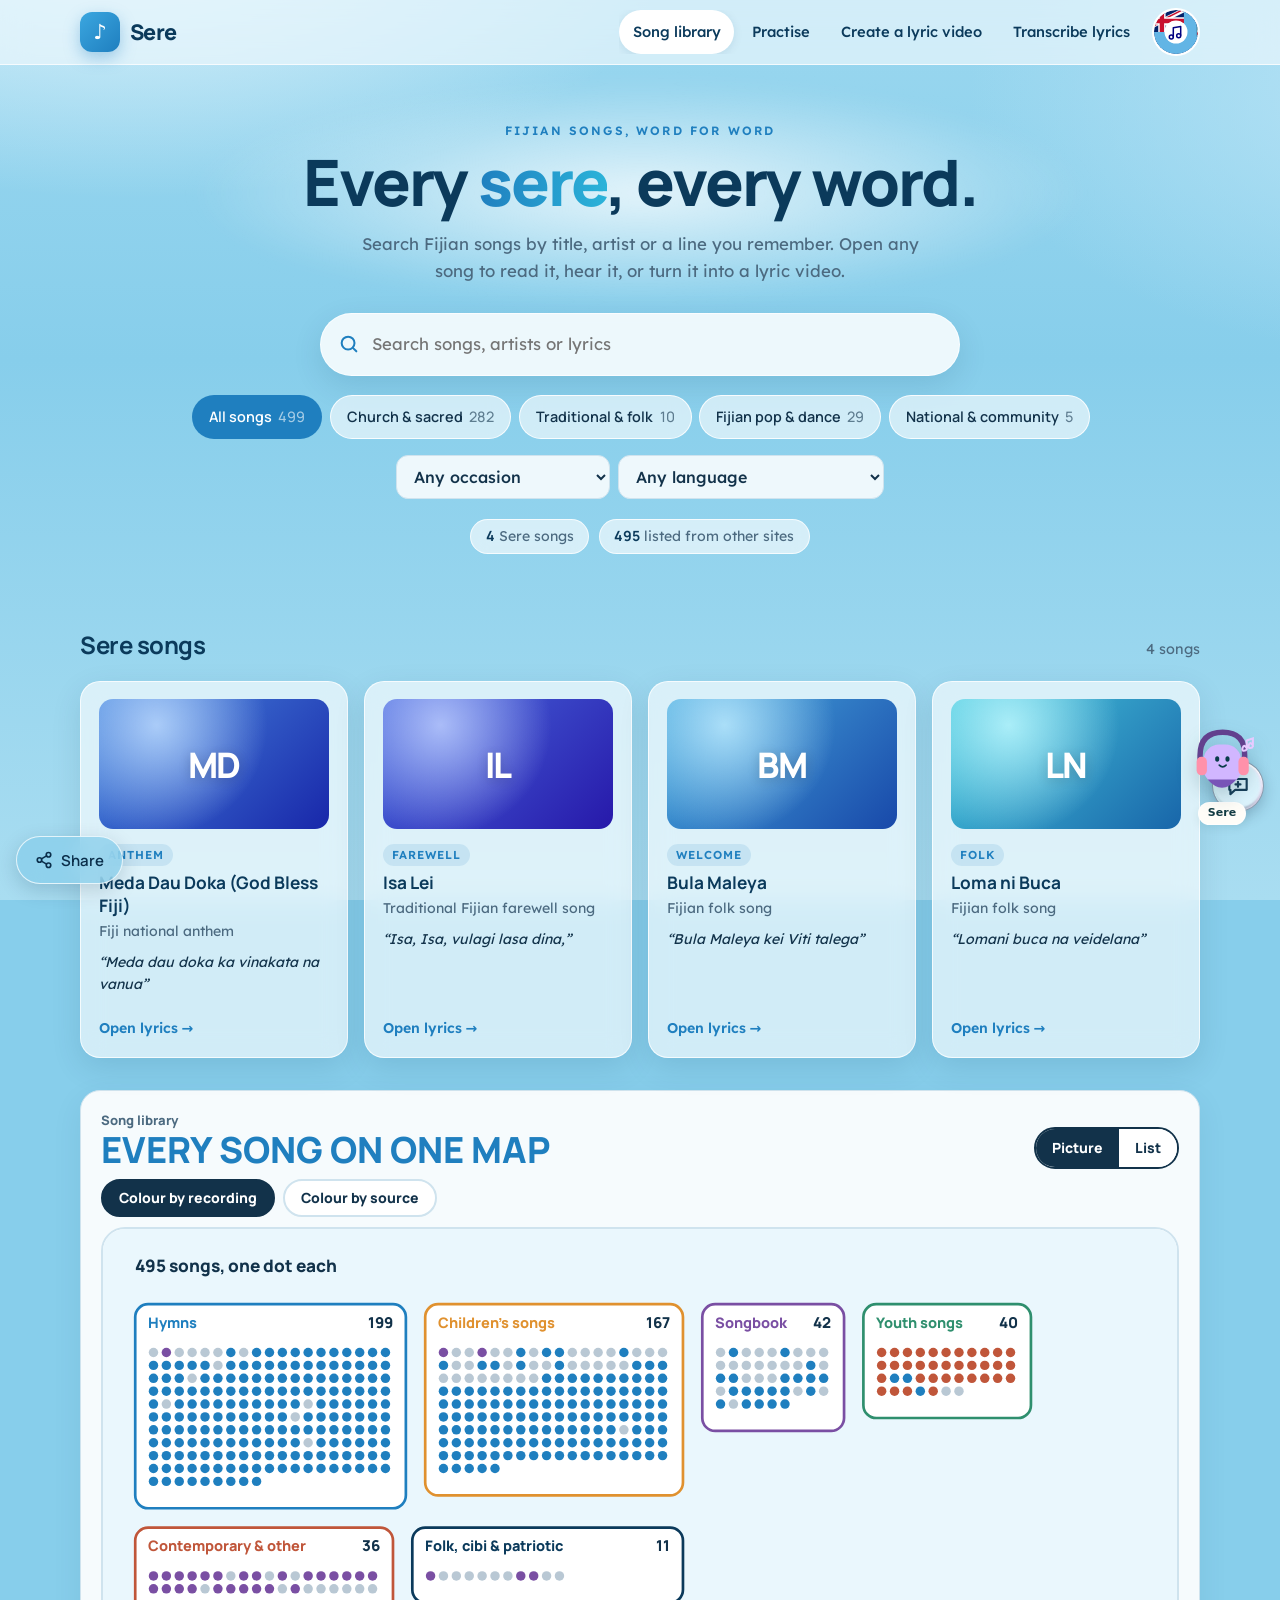
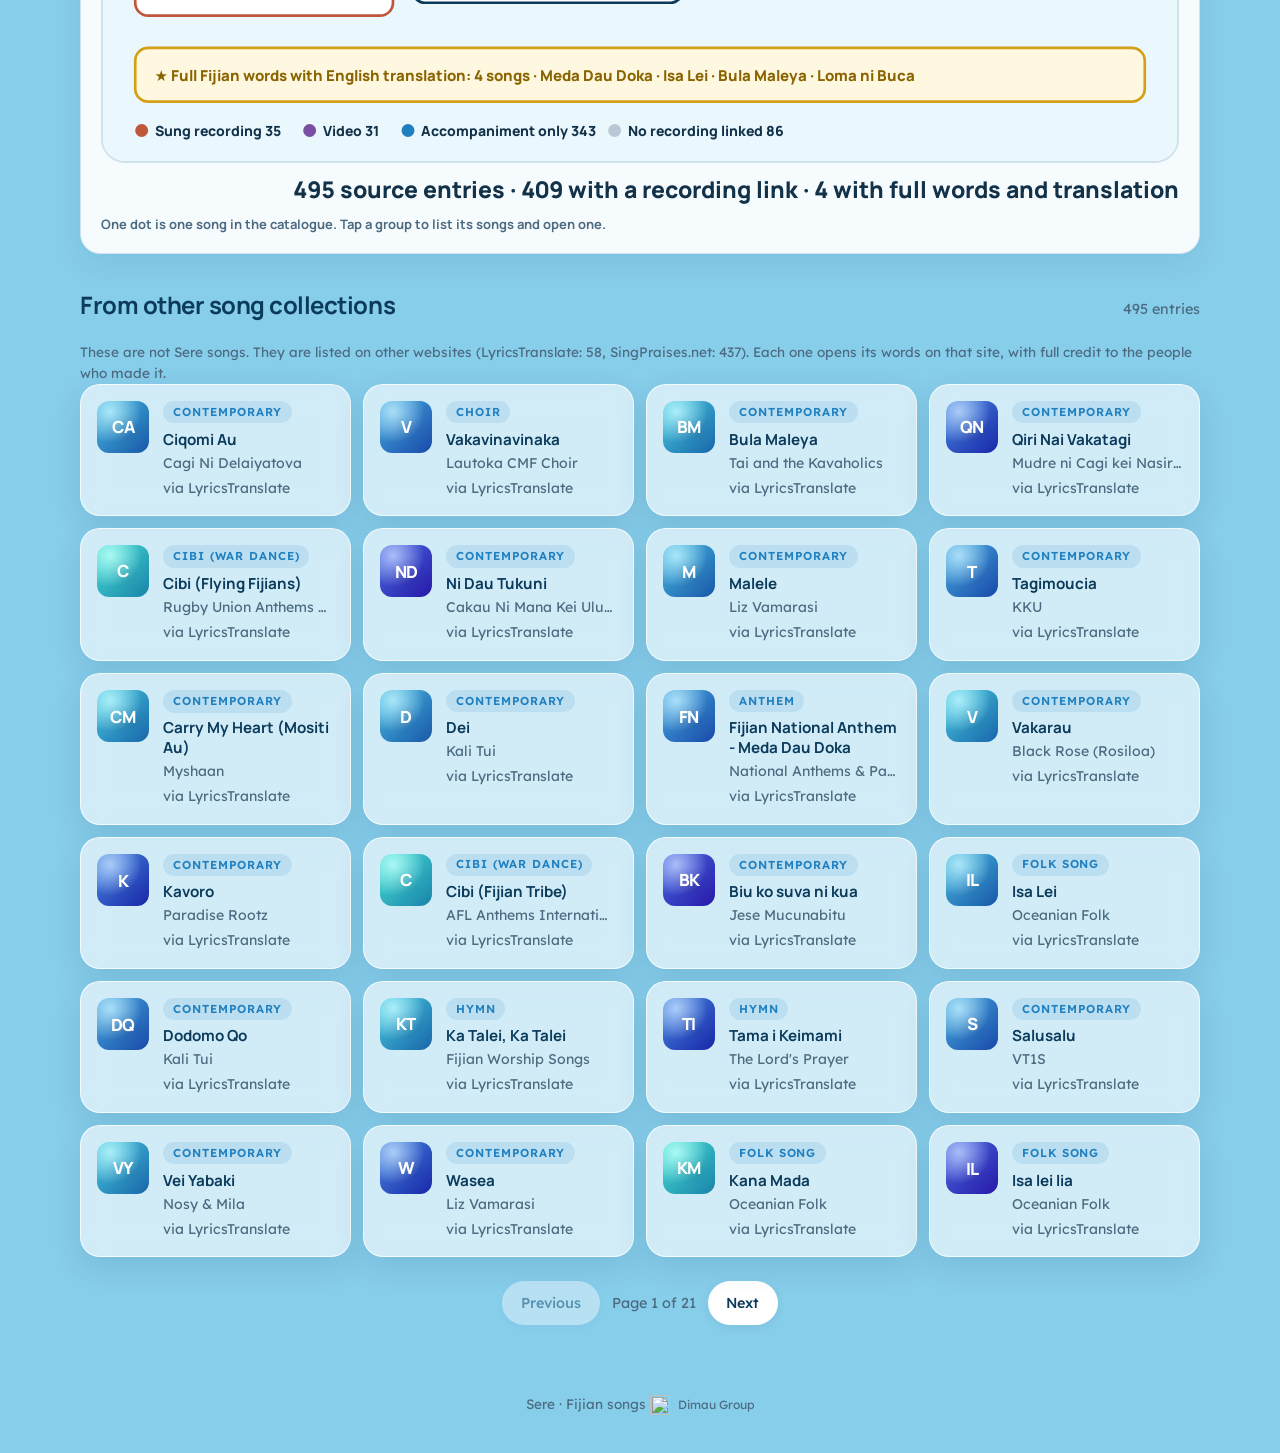
==== commit 047babbe: "Add install-to-phone and Share button Co-Authored-By: Claude Opus 5.5 <noreply@anthropic.com> Claude" ====
--- a/index.html
+++ b/index.html
@@ -18,7 +18,7 @@
 <meta name="twitter:image:alt" content="Sere: Fijian songs, word for word">
 <link rel="canonical" href="https://sere.dimau-fintech.com/">
 <script defer src="https://static.cloudflareinsights.com/beacon.min.js" data-cf-beacon='{"token": "4f4c5369aae141099c17ea319c3fb7b9"}'></script>
-</head>
+<link rel="manifest" href="/manifest.json"><link rel="apple-touch-icon" href="/icon-192.png"><meta name="theme-color" content="#87CEEB"></head>
 <body><a class="skip" href="#main">Skip to content</a>
 <header class="topbar"><div class="topbar-in"><a class="brand" href="index.html" aria-label="Sere home"><span class="brand-mark" aria-hidden="true">♪</span><span class="brand-name">Sere</span></a><div class="shared-music-header-actions"><nav aria-label="Main"><a href="index.html" aria-current="page">Song library</a><a href="practice.html">Practise</a><a href="studio.html">Create a lyric video</a><a href="studio.html?output=lyrics">Transcribe lyrics</a></nav><span data-shared-music-slot></span></div></div></header>
 <main id="main">
@@ -36,5 +36,5 @@
 <script src="/dimau-connect.js?v=20261025-video" data-app="sere" data-label="Sere" defer></script>
 <script src="/shared-music/launcher.js?v=20261026-1" defer></script>
 <script src="https://pulse.dimau-fintech.com/embed.js" defer></script>
-</body></html>
+<script src="/dimau-share.js" defer></script></body></html>
 
